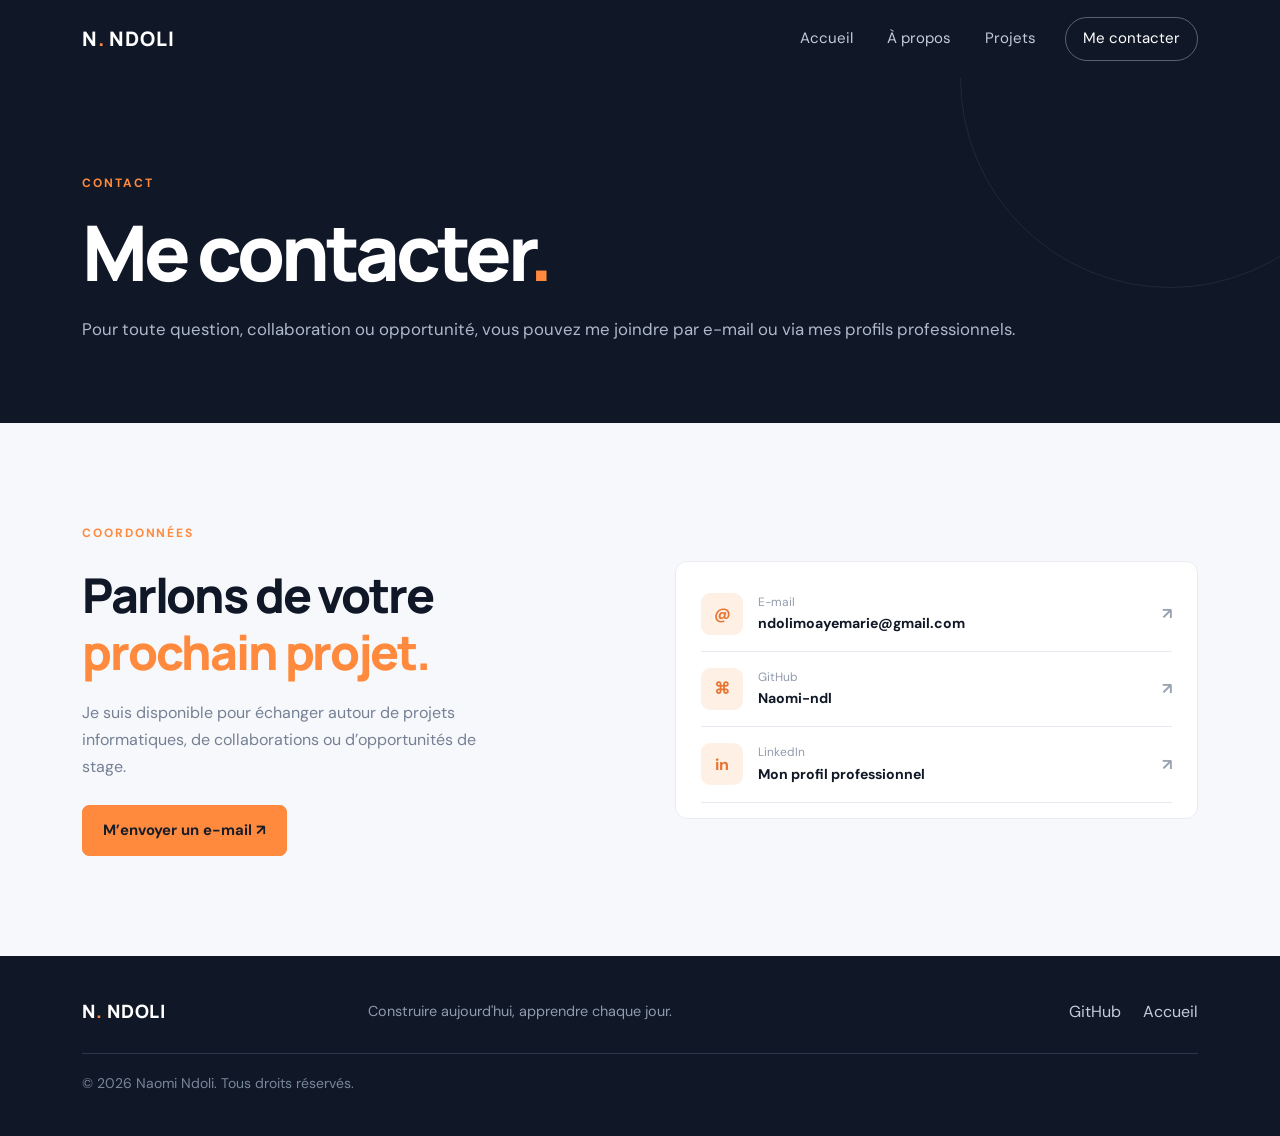
==== contact.html @ 06e16d21 "Première version du portfolio" ====
<!DOCTYPE html>
<html lang="fr">
<head>
  <meta charset="UTF-8"><meta name="viewport" content="width=device-width, initial-scale=1">
  <meta name="description" content="Contacter Naomi Ndoli pour échanger sur un projet ou une opportunité professionnelle.">
  <meta name="theme-color" content="#101827"><title>Contact — Naomi Ndoli</title>
  <link rel="preconnect" href="https://fonts.googleapis.com"><link rel="preconnect" href="https://fonts.gstatic.com" crossorigin>
  <link href="https://fonts.googleapis.com/css2?family=DM+Sans:wght@400;500;600;700&family=Manrope:wght@400;500;600;700;800&display=swap" rel="stylesheet">
  <link href="https://cdn.jsdelivr.net/npm/bootstrap@5.3.3/dist/css/bootstrap.min.css" rel="stylesheet"><link href="style.css" rel="stylesheet">
</head>
<body>
<header><nav class="navbar navbar-expand-lg navbar-dark sticky-top"><div class="container">
  <a class="navbar-brand" href="index.html">N<span>.</span> NDOLI</a><button class="navbar-toggler" type="button" data-bs-toggle="collapse" data-bs-target="#menu" aria-controls="menu" aria-expanded="false" aria-label="Ouvrir le menu"><span class="navbar-toggler-icon"></span></button>
  <div class="collapse navbar-collapse" id="menu"><ul class="navbar-nav ms-auto align-items-lg-center gap-lg-2"><li class="nav-item"><a class="nav-link" href="index.html">Accueil</a></li><li class="nav-item"><a class="nav-link" href="index.html#profil">À propos</a></li><li class="nav-item"><a class="nav-link" href="projets.html">Projets</a></li><li class="nav-item"><a class="nav-link nav-contact active" aria-current="page" href="contact.html">Me contacter</a></li></ul></div>
</div></nav></header>
<main>
  <section class="page-hero contact-hero"><div class="container"><p class="eyebrow">CONTACT</p><h1>Me contacter<span>.</span></h1><p>Pour toute question, collaboration ou opportunité, vous pouvez me joindre par e-mail ou via mes profils professionnels.</p></div></section>
  <section class="section-space"><div class="container contact-simple">
    <div class="contact-simple-copy">
      <p class="eyebrow">COORDONNÉES</p>
      <h2>Parlons de votre<br><span>prochain projet.</span></h2>
      <p>Je suis disponible pour échanger autour de projets informatiques, de collaborations ou d’opportunités de stage.</p>
      <a class="btn btn-primary-custom" href="mailto:ndolimoayemarie@gmail.com">M’envoyer un e-mail <span aria-hidden="true">↗</span></a>
    </div>
    <div class="contact-links">
      <a class="contact-detail" href="mailto:ndolimoayemarie@gmail.com"><span class="contact-symbol">@</span><span><small>E-mail</small><strong>ndolimoayemarie@gmail.com</strong></span><b>↗</b></a>
      <a class="contact-detail" href="https://github.com/Naomi-ndl" target="_blank" rel="noopener"><span class="contact-symbol">⌘</span><span><small>GitHub</small><strong>Naomi-ndl</strong></span><b>↗</b></a>
      <a class="contact-detail" href="https://www.linkedin.com/in/moaye-marie-eunice-naomi-ndoli-39b4b7419/" target="_blank" rel="noopener"><span class="contact-symbol">in</span><span><small>LinkedIn</small><strong>Mon profil professionnel</strong></span><b>↗</b></a>
    </div>
  </div></section>
</main>
<footer class="site-footer"><div class="container footer-inner"><a class="footer-brand" href="index.html">N<span>.</span> NDOLI</a><p>Construire aujourd'hui, apprendre chaque jour.</p><div><a href="https://github.com/Naomi-ndl" target="_blank" rel="noopener">GitHub</a><a href="index.html">Accueil</a></div><small>© 2026 Naomi Ndoli. Tous droits réservés.</small></div></footer>
<script src="https://cdn.jsdelivr.net/npm/bootstrap@5.3.3/dist/js/bootstrap.bundle.min.js"></script><script src="script.js"></script>
</body></html>
---- style.css ----
/* Portfolio Naomi Ndoli — styles personnalisés */
:root{--ink:#101827;--ink-soft:#18243a;--paper:#f7f8fb;--white:#fff;--muted:#9aa6b8;--orange:#ff8a3d;--orange-light:#ffb17d;--line:#e6e9ef;--font-body:"DM Sans",sans-serif;--font-title:"Manrope",sans-serif}
*{box-sizing:border-box}html{scroll-behavior:smooth;scroll-padding-top:85px}body{margin:0;background:var(--paper);color:var(--ink);font-family:var(--font-body);line-height:1.7;min-height:100vh;display:flex;flex-direction:column}main{flex:1}a{transition:color .2s,background .2s,transform .2s}.navbar{background:var(--ink);padding:17px 0}.navbar-brand,.footer-brand{font-family:var(--font-title);font-weight:800;letter-spacing:.04em;color:#fff!important}.navbar-brand span,.footer-brand span{color:var(--orange)}.navbar .nav-link{color:#c3cbd7;padding:9px 13px!important;font-size:.94rem}.navbar .nav-link:hover,.navbar .nav-link.active{color:#fff}.navbar .nav-contact{border:1px solid #596273;border-radius:30px;padding:8px 17px!important;margin-left:8px}.navbar .nav-contact:hover{background:var(--orange);border-color:var(--orange)}.navbar-toggler{border-color:#667085}.hero{position:relative;overflow:hidden;background:var(--ink);color:#fff;min-height:620px;display:flex;align-items:center}.hero:before{content:"";position:absolute;width:600px;height:600px;border:1px solid rgba(255,255,255,.06);border-radius:50%;right:-160px;top:-210px}.hero:after{content:"";position:absolute;width:420px;height:420px;border:1px solid rgba(255,255,255,.06);border-radius:50%;right:-70px;top:-120px}.hero-inner{display:grid;grid-template-columns:1.1fr .9fr;align-items:center;gap:50px;padding-top:85px;padding-bottom:90px;position:relative;z-index:1}.eyebrow{font-size:.75rem;font-weight:700;letter-spacing:.16em;color:var(--orange);margin-bottom:22px}.status-dot,.pulse{display:inline-block;width:8px;height:8px;border-radius:50%;background:#70d6a4;margin-right:8px;box-shadow:0 0 0 4px rgba(112,214,164,.12)}.hero-intro{font-size:1.1rem;color:#bdc6d4;margin:0 0 2px}.hero h1,.page-hero h1{font-family:var(--font-title);font-weight:800;letter-spacing:-.055em;font-size:clamp(3.5rem,7vw,6.2rem);line-height:1.06;margin:0}.hero h1 span,.section-heading h2 span,.highlight-project h2 span,.contact-info h2 span,.page-hero h1 span{color:var(--orange)}.hero h2{font-family:var(--font-title);font-size:clamp(1.2rem,2.3vw,1.8rem);font-weight:600;margin:16px 0;color:#e3e8ef}.hero h2 span{color:var(--orange-light)}.hero-description{max-width:570px;color:#aeb9c9;font-size:1.02rem;margin:22px 0 28px}.hero-actions{display:flex;flex-wrap:wrap;gap:12px}.btn-primary-custom,.btn-outline-custom{border-radius:7px;padding:13px 20px;font-weight:700;font-size:.93rem}.btn-primary-custom{background:var(--orange);border:1px solid var(--orange);color:#171d28}.btn-primary-custom:hover{background:var(--orange-light);border-color:var(--orange-light);color:#171d28;transform:translateY(-2px)}.btn-outline-custom{border:1px solid #657084;color:#fff}.btn-outline-custom:hover{border-color:#fff;color:#fff;background:rgba(255,255,255,.08)}.social-line{display:flex;gap:13px;align-items:center;margin-top:34px;color:#657084}.social-line a,.site-footer a{color:#c4ccda;text-decoration:none}.social-line a:hover,.site-footer a:hover{color:var(--orange)}.hero-visual{height:370px;display:flex;align-items:center;justify-content:center;position:relative}.visual-orbit{position:absolute;border:1px solid rgba(255,138,61,.2);border-radius:50%;width:360px;height:360px}.orbit-two{width:290px;height:290px;border-color:rgba(255,255,255,.09)}.code-card{position:relative;z-index:2;width:min(100%,370px);border:1px solid #354158;border-radius:13px;background:#172238;box-shadow:0 28px 70px rgba(0,0,0,.3);overflow:hidden;transform:rotate(-2deg)}.code-top{height:42px;border-bottom:1px solid #2d3a50;display:flex;align-items:center;gap:6px;padding:0 14px}.code-top>span{width:8px;height:8px;border-radius:50%;background:#64748b}.code-top>span:first-child{background:#ff8176}.code-top>span:nth-child(2){background:#f4c36b}.code-top>span:nth-child(3){background:#70c89b}.code-top small{margin-left:auto;color:#8592a7}.code-content{padding:23px 25px 14px;font-family:monospace;font-size:.86rem;color:#dbe4f1}.code-content p{margin:0 0 9px}.indent{padding-left:22px}.indent2{padding-left:44px}.code-purple{color:#c6a5ff}.code-yellow{color:#f4d27b}.code-blue{color:#83c9ff}.code-green{color:#9cdda9}.code-orange{color:#ffad78}.code-comment{color:#73839a;font-style:italic}.code-footer{border-top:1px solid #2d3a50;padding:11px 17px;color:#8d9bb0;font-size:.73rem}.code-footer .pulse{width:6px;height:6px}.floating-tag{position:absolute;z-index:3;background:#fff;color:var(--ink);padding:9px 15px;border-radius:8px;box-shadow:0 12px 30px rgba(0,0,0,.2);font-size:.8rem;font-weight:700}.tag-python{top:43px;right:10px}.tag-web{bottom:45px;left:0}.hero-bottom-line{height:4px;background:linear-gradient(90deg,var(--orange),#ffc18f,transparent)}.section-space{padding:100px 0}.section-heading{margin-bottom:44px}.section-heading h2,.highlight-project h2,.contact-info h2{font-family:var(--font-title);font-weight:800;font-size:clamp(2.1rem,4vw,3.3rem);line-height:1.16;letter-spacing:-.045em;margin:0}.section-heading .eyebrow{margin-bottom:14px}.about-grid{display:grid;grid-template-columns:1fr 1fr;gap:80px}.about-lead{font-family:var(--font-title);font-weight:700;font-size:1.55rem;line-height:1.45;max-width:480px;margin:0}.about-detail{color:#647084;max-width:580px}.about-detail p{margin:0 0 16px}.text-link{display:inline-flex;gap:12px;color:var(--ink);font-weight:700;text-decoration:none;margin-top:10px}.text-link:hover{color:#e56e24;gap:17px}.skills-section{background:#eef1f6}.section-subtitle{color:#778296;margin-top:14px}.skills-grid{display:grid;grid-template-columns:repeat(4,1fr);gap:17px}.skill-card{background:#fff;padding:27px 23px;border:1px solid #e9ecf2;border-radius:10px;min-height:180px;transition:transform .2s,box-shadow .2s}.skill-card:hover,.project-card:hover{transform:translateY(-5px);box-shadow:0 18px 35px rgba(16,24,39,.09)}.skill-icon{display:grid;place-items:center;width:42px;height:42px;background:#fff1e8;color:#ed762b;border-radius:9px;font-size:1.3rem;font-weight:700;margin-bottom:18px}.skill-card h3{font-family:var(--font-title);font-size:1.02rem;font-weight:800}.skill-card p{font-size:.88rem;color:#788397;margin:0}.highlight-project{padding:55px 60px;background:var(--ink);color:#fff;border-radius:14px;display:flex;align-items:center;justify-content:space-between;gap:30px}.highlight-project .eyebrow{margin-bottom:15px}.highlight-project h2{font-size:clamp(2rem,4vw,3rem)}.highlight-project p:not(.eyebrow){color:#aeb9c9;margin:18px 0 0}.site-footer{background:var(--ink);color:#fff;padding:40px 0}.footer-inner{display:grid;grid-template-columns:1fr 2fr 1fr;align-items:center;gap:14px}.footer-brand{font-size:1.15rem;text-decoration:none}.footer-inner p{color:#8f9bad;margin:0;font-size:.9rem}.footer-inner>div{display:flex;justify-content:flex-end;gap:22px}.footer-inner small{grid-column:1/-1;color:#78869a;border-top:1px solid #2c374a;padding-top:18px;margin-top:12px}.page-hero{background:var(--ink);color:#fff;padding:95px 0 90px;position:relative;overflow:hidden}.page-hero:after{content:"";position:absolute;width:420px;height:420px;border:1px solid rgba(255,255,255,.07);border-radius:50%;right:-100px;top:-210px}.page-hero .eyebrow{margin-bottom:18px}.page-hero h1{font-size:clamp(3rem,6vw,5rem)}.page-hero>div>p:last-child{color:#aeb9c9;margin:22px 0 0;font-size:1.05rem}.projects-wrap{padding-top:70px}.project-toolbar{display:flex;align-items:center;justify-content:space-between;gap:20px;margin-bottom:30px}.filter-list{display:flex;gap:7px;flex-wrap:wrap}.filter-btn{border:1px solid #d9dee7;background:transparent;border-radius:30px;padding:8px 17px;color:#697589;font-size:.85rem;font-weight:700}.filter-btn:hover,.filter-btn.active{background:var(--ink);border-color:var(--ink);color:#fff}.projects-grid{display:grid;grid-template-columns:repeat(3,1fr);gap:22px}.project-card{background:#fff;border:1px solid #e9ecf2;border-radius:12px;overflow:hidden;transition:transform .2s,box-shadow .2s}.project-art{height:190px;position:relative;display:flex;align-items:center;justify-content:center;overflow:hidden}.art-python{background:linear-gradient(135deg,#172d4a,#294c69)}.art-data{background:linear-gradient(135deg,#242b45,#454a70)}.art-web{background:linear-gradient(135deg,#382d43,#76516a)}.art-label{position:absolute;top:17px;left:18px;color:rgba(255,255,255,.72);font-size:.65rem;font-weight:700;letter-spacing:.13em}.art-number{position:absolute;right:18px;bottom:12px;color:rgba(255,255,255,.2);font-family:var(--font-title);font-size:2.8rem;font-weight:800}.browser-art{width:185px;height:115px;background:#f4f6fa;border-radius:8px;overflow:hidden;box-shadow:0 15px 30px rgba(0,0,0,.22);transform:rotate(-4deg)}.browser-bar{height:17px;background:#dce2ea;display:flex;align-items:center;gap:4px;padding-left:8px}.browser-bar i{width:5px;height:5px;border-radius:50%;background:#a4adbb}.browser-lines{padding:12px 12px 0}.browser-lines b,.browser-lines span{display:block;height:6px;border-radius:4px;background:#c9d2df;margin-bottom:7px}.browser-lines b{width:40%;background:#ed9a63}.browser-lines span:nth-child(2){width:90%}.browser-lines span:nth-child(3){width:70%}.browser-lines span:nth-child(4){width:82%}.product-dots{display:flex;gap:7px;padding:3px 12px}.product-dots i{width:17px;height:17px;border-radius:4px;background:#e4b78f}.product-dots i:nth-child(2){background:#a8b7ce}.product-dots i:nth-child(3){background:#c4a8c6}.chart-art{width:190px;height:110px;border:1px solid rgba(255,255,255,.22);border-radius:8px;background:rgba(255,255,255,.08);padding:18px 20px 0;transform:rotate(3deg)}.chart-bars{height:75px;display:flex;align-items:flex-end;gap:13px;border-bottom:1px solid rgba(255,255,255,.4)}.chart-bars i{flex:1;border-radius:4px 4px 0 0;background:#ffae79;height:40%}.chart-bars i:nth-child(2){height:75%;background:#f5d29b}.chart-bars i:nth-child(3){height:55%}.chart-bars i:nth-child(4){height:90%;background:#f5d29b}.chart-bars i:nth-child(5){height:65%}.web-art{display:flex;width:190px;height:112px;background:#f4edf3;border-radius:8px;overflow:hidden;box-shadow:0 15px 30px rgba(0,0,0,.2);transform:rotate(-3deg)}.web-sidebar{width:36px;background:#48374f}.web-main{flex:1;padding:15px}.web-main b,.web-main i{display:block;height:7px;border-radius:5px;background:#d3c2d1;margin-bottom:8px}.web-main b{width:52%;height:12px;background:#e99b70}.web-main i:nth-child(2){width:90%}.web-main i:nth-child(3){width:70%}.web-main div{height:30px;background:#e6c3b4;border-radius:4px;margin-top:10px}.project-content{padding:24px}.project-meta{display:flex;justify-content:space-between;gap:10px;color:#9aa3b2;font-size:.72rem}.project-content h2{font-family:var(--font-title);font-size:1.3rem;font-weight:800;margin:13px 0 10px}.project-content>p{font-size:.9rem;color:#687487;min-height:105px}.tech-list{display:flex;gap:7px;flex-wrap:wrap;margin:17px 0 20px}.tech-list span{background:#f0f2f6;color:#596579;border-radius:4px;padding:5px 8px;font-size:.72rem;font-weight:600}.project-link{color:#d96d2b;text-decoration:none;font-weight:700;font-size:.85rem}.project-link:hover{color:#a94812}.project-note{font-size:.8rem;color:#8a94a5;font-style:italic}.empty-state{color:#778296;text-align:center;padding:40px}.contact-hero{padding-bottom:80px}.contact-grid{display:grid;grid-template-columns:.9fr 1.1fr;gap:70px;align-items:start}.contact-info{padding-top:10px}.contact-info h2{margin-bottom:20px}.contact-info>p:not(.eyebrow){color:#758095;max-width:400px;margin-bottom:32px}.contact-detail{display:flex;align-items:center;gap:15px;padding:15px 0;border-bottom:1px solid var(--line);text-decoration:none;color:var(--ink)}.contact-symbol{width:42px;height:42px;display:grid;place-items:center;background:#fff0e6;color:#e77734;border-radius:9px;font-weight:800}.contact-detail>span:nth-child(2){display:flex;flex-direction:column}.contact-detail small{color:#929bad;font-size:.75rem}.contact-detail strong{font-size:.88rem;font-weight:700}.contact-detail>b{margin-left:auto;color:#9aa3b2}.contact-detail:hover{color:#d96d2b}.contact-form-card{background:#fff;border:1px solid #e9ecf2;border-radius:12px;padding:35px;box-shadow:0 12px 35px rgba(16,24,39,.05)}.contact-form-card h2{font-family:var(--font-title);font-weight:800;font-size:1.45rem}.contact-form-card>p{color:#929bad;font-size:.85rem;margin-bottom:25px}.form-label{font-size:.86rem;font-weight:700}.form-control{border-color:#dfe4ec;border-radius:6px;padding:12px 13px;font-size:.9rem}.form-control:focus{border-color:var(--orange);box-shadow:0 0 0 .2rem rgba(255,138,61,.15)}textarea.form-control{resize:vertical}.form-privacy{font-size:.75rem!important;color:#9aa3b2!important;margin:15px 0 0!important}.alert{font-size:.88rem}.project-card[hidden]{display:none!important}
@media(max-width:991px){.hero-inner{grid-template-columns:1fr  .8fr;gap:20px}.skills-grid{grid-template-columns:repeat(2,1fr)}.projects-grid{grid-template-columns:repeat(2,1fr)}.contact-grid{gap:35px}.about-grid{gap:40px}}
@media(max-width:767px){.hero{min-height:auto}.hero-inner{grid-template-columns:1fr;padding-top:75px;padding-bottom:55px}.hero-visual{height:300px;margin-top:10px}.visual-orbit{width:290px;height:290px}.orbit-two{width:235px;height:235px}.code-card{max-width:340px}.tag-python{right:3%}.tag-web{left:3%;bottom:20px}.section-space{padding:72px 0}.about-grid{grid-template-columns:1fr;gap:22px}.about-lead{font-size:1.35rem}.highlight-project{padding:35px 27px;align-items:flex-start;flex-direction:column}.footer-inner{grid-template-columns:1fr 1fr}.footer-inner p{grid-column:1/-1;grid-row:2}.footer-inner>div{grid-column:2;grid-row:1}.footer-inner small{grid-row:3}.page-hero{padding:75px 0 65px}.projects-grid{grid-template-columns:1fr}.project-content>p{min-height:0}.project-toolbar{align-items:flex-start;flex-direction:column}.contact-grid{grid-template-columns:1fr}.contact-form-card{padding:25px}.navbar .nav-contact{margin:5px 0 0;border:0;padding-left:13px!important}.navbar .nav-link{padding:8px 13px!important}}
@media(max-width:420px){.hero h1{font-size:3.3rem}.hero-actions{flex-direction:column;align-items:stretch}.hero-actions .btn{text-align:center}.skills-grid{grid-template-columns:1fr}.footer-inner>div{gap:12px}.contact-detail strong{font-size:.78rem}}
@media(prefers-reduced-motion:reduce){html{scroll-behavior:auto}*,*::before,*::after{transition:none!important;animation:none!important}}


/* Ajustements sobres : présentation simplifiée */
.hero-side-note{position:relative;z-index:2;max-width:350px;margin:0 auto;padding:42px 38px;border:1px solid #354158;border-radius:12px;background:rgba(23,34,56,.72)}
.side-note-mark{display:grid;place-items:center;width:58px;height:58px;border-radius:12px;background:var(--orange);color:var(--ink);font-family:var(--font-title);font-size:1.7rem;font-weight:800;margin-bottom:35px}
.side-note-label{font-size:.68rem;letter-spacing:.14em;color:#9eabc0;font-weight:700;margin-bottom:10px}
.side-note-title{font-family:var(--font-title);font-size:1.7rem;font-weight:800;color:#fff;margin-bottom:12px}
.side-note-copy{color:#aeb9c9;font-size:.92rem;margin:0}
.projects-invite{padding-top:65px}
.invite-inner{display:flex;align-items:center;justify-content:space-between;gap:25px;padding:36px 0;border-top:1px solid var(--line)}
.invite-inner .eyebrow{margin-bottom:10px}
.invite-inner h2{font-family:var(--font-title);font-weight:800;font-size:1.8rem;letter-spacing:-.04em;margin:0}
.invite-inner p:not(.eyebrow){color:#788397;margin:8px 0 0}
.projects-intro{margin-bottom:25px}
.projects-grid{grid-template-columns:repeat(3,minmax(0,1fr))}
.contact-simple{display:grid;grid-template-columns:1fr 1fr;gap:70px;align-items:center}
.contact-simple-copy h2{font-family:var(--font-title);font-size:clamp(2rem,4vw,3rem);font-weight:800;letter-spacing:-.045em;line-height:1.2;margin-bottom:18px}
.contact-simple-copy h2 span{color:var(--orange)}
.contact-simple-copy>p:not(.eyebrow){max-width:430px;color:#758095;margin-bottom:25px}
.contact-links{background:#fff;border:1px solid #e9ecf2;border-radius:12px;padding:15px 25px}
@media(max-width:991px){.projects-grid{grid-template-columns:repeat(2,minmax(0,1fr))}.contact-simple{gap:35px}}
@media(max-width:767px){.hero-side-note{max-width:390px;width:100%;padding:30px}.side-note-mark{margin-bottom:24px}.invite-inner{align-items:flex-start;flex-direction:column}.projects-grid{grid-template-columns:1fr}.contact-simple{grid-template-columns:1fr;gap:30px}}


/* Cartes projets : même structure, même hauteur et alignement du contenu */
.projects-grid{align-items:stretch}
.project-card{height:100%;display:flex;flex-direction:column}
.project-art{height:190px;min-height:190px;flex:0 0 190px}
.project-content{display:flex;flex:1;flex-direction:column;align-items:flex-start}
.project-content h2{min-height:3.1rem;display:flex;align-items:center;margin:12px 0}
.project-content>p{min-height:118px;margin-bottom:0}
.project-content .tech-list{margin-top:auto;padding-top:18px;min-height:58px;align-content:flex-start}
.project-content .project-link{margin-top:5px;min-height:25px}
@media(max-width:767px){.project-content>p{min-height:0}.project-content h2{min-height:0}.project-content .tech-list{margin-top:18px}}
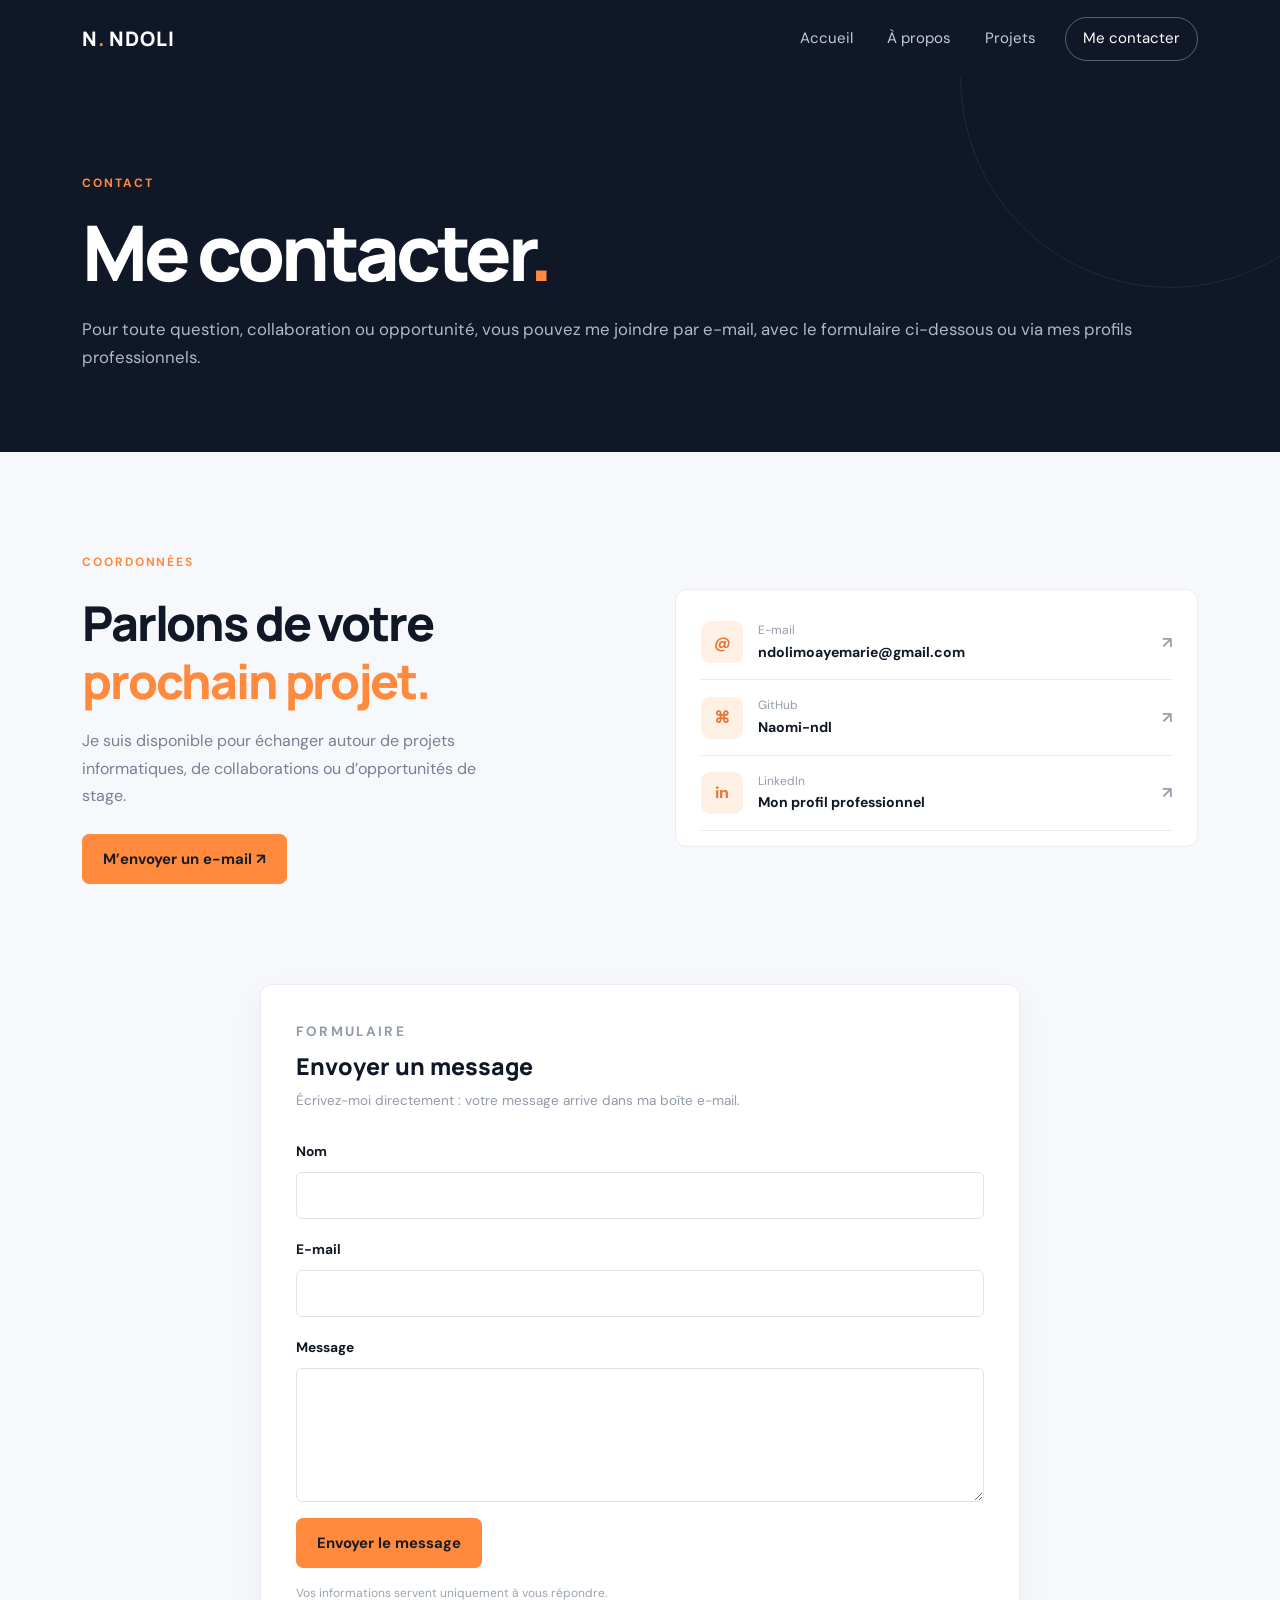
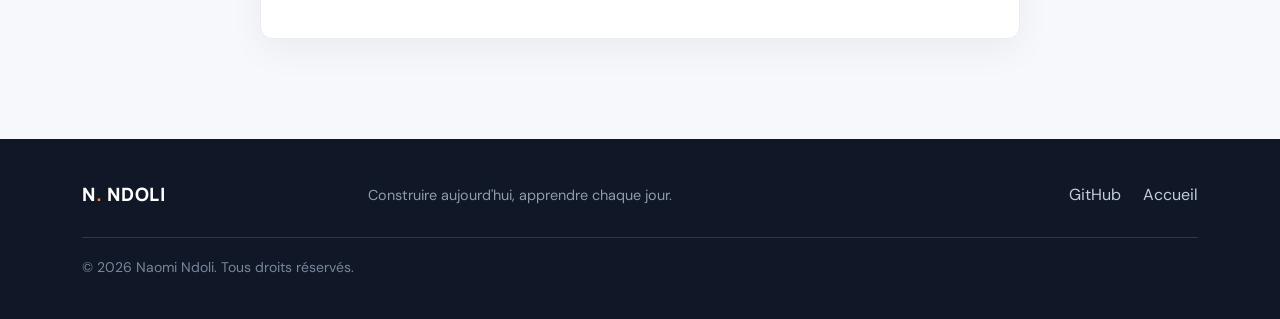
==== commit ebe531dd: "Ajout du formulaire de contact" ====
--- a/contact.html
+++ b/contact.html
@@ -14,7 +14,7 @@
   <div class="collapse navbar-collapse" id="menu"><ul class="navbar-nav ms-auto align-items-lg-center gap-lg-2"><li class="nav-item"><a class="nav-link" href="index.html">Accueil</a></li><li class="nav-item"><a class="nav-link" href="index.html#profil">À propos</a></li><li class="nav-item"><a class="nav-link" href="projets.html">Projets</a></li><li class="nav-item"><a class="nav-link nav-contact active" aria-current="page" href="contact.html">Me contacter</a></li></ul></div>
 </div></nav></header>
 <main>
-  <section class="page-hero contact-hero"><div class="container"><p class="eyebrow">CONTACT</p><h1>Me contacter<span>.</span></h1><p>Pour toute question, collaboration ou opportunité, vous pouvez me joindre par e-mail ou via mes profils professionnels.</p></div></section>
+  <section class="page-hero contact-hero"><div class="container"><p class="eyebrow">CONTACT</p><h1>Me contacter<span>.</span></h1><p>Pour toute question, collaboration ou opportunité, vous pouvez me joindre par e-mail, avec le formulaire ci-dessous ou via mes profils professionnels.</p></div></section>
   <section class="section-space"><div class="container contact-simple">
     <div class="contact-simple-copy">
       <p class="eyebrow">COORDONNÉES</p>
@@ -28,7 +28,37 @@
       <a class="contact-detail" href="https://www.linkedin.com/in/moaye-marie-eunice-naomi-ndoli-39b4b7419/" target="_blank" rel="noopener"><span class="contact-symbol">in</span><span><small>LinkedIn</small><strong>Mon profil professionnel</strong></span><b>↗</b></a>
     </div>
   </div></section>
+
+  <section class="section-space section-form"><div class="container"><div class="form-wrap">
+    <div class="contact-form-card">
+      <p class="eyebrow">FORMULAIRE</p>
+      <h2>Envoyer un message</h2>
+      <p>Écrivez-moi directement : votre message arrive dans ma boîte e-mail.</p>
+      <form id="form-contact" novalidate>
+        <div class="mb-3">
+          <label for="nom" class="form-label">Nom</label>
+          <input type="text" class="form-control" id="nom" name="name" required>
+          <div class="invalid-feedback">Merci d'écrire votre nom.</div>
+        </div>
+        <div class="mb-3">
+          <label for="email" class="form-label">E-mail</label>
+          <input type="email" class="form-control" id="email" name="email" required>
+          <div class="invalid-feedback">Merci d'écrire une adresse e-mail valide.</div>
+        </div>
+        <div class="mb-3">
+          <label for="message" class="form-label">Message</label>
+          <textarea class="form-control" id="message" name="message" rows="5" minlength="10" required></textarea>
+          <div class="invalid-feedback">Votre message doit faire au moins 10 caractères.</div>
+        </div>
+        <input type="text" name="_honey" class="d-none" tabindex="-1" autocomplete="off">
+        <input type="hidden" name="_subject" value="Nouveau message depuis mon portfolio">
+        <div id="retour" class="alert d-none" role="alert"></div>
+        <button type="submit" class="btn btn-primary-custom">Envoyer le message</button>
+        <p class="form-privacy">Vos informations servent uniquement à vous répondre.</p>
+      </form>
+    </div>
+  </div></div></section>
 </main>
 <footer class="site-footer"><div class="container footer-inner"><a class="footer-brand" href="index.html">N<span>.</span> NDOLI</a><p>Construire aujourd'hui, apprendre chaque jour.</p><div><a href="https://github.com/Naomi-ndl" target="_blank" rel="noopener">GitHub</a><a href="index.html">Accueil</a></div><small>© 2026 Naomi Ndoli. Tous droits réservés.</small></div></footer>
-<script src="https://cdn.jsdelivr.net/npm/bootstrap@5.3.3/dist/js/bootstrap.bundle.min.js"></script><script src="script.js"></script>
+<script src="https://cdn.jsdelivr.net/npm/bootstrap@5.3.3/dist/js/bootstrap.bundle.min.js"></script><script src="https://code.jquery.com/jquery-3.7.1.min.js"></script><script src="script.js"></script>
 </body></html>
--- a/style.css
+++ b/style.css
@@ -39,3 +39,9 @@
 .project-content .tech-list{margin-top:auto;padding-top:18px;min-height:58px;align-content:flex-start}
 .project-content .project-link{margin-top:5px;min-height:25px}
 @media(max-width:767px){.project-content>p{min-height:0}.project-content h2{min-height:0}.project-content .tech-list{margin-top:18px}}
+
+/* Section formulaire de contact */
+.section-form{padding-top:0}
+.form-wrap{max-width:760px;margin:0 auto}
+.contact-form-card .eyebrow{margin-bottom:10px}
+.was-validated .form-control:valid{border-color:#dfe4ec;background-image:none}
